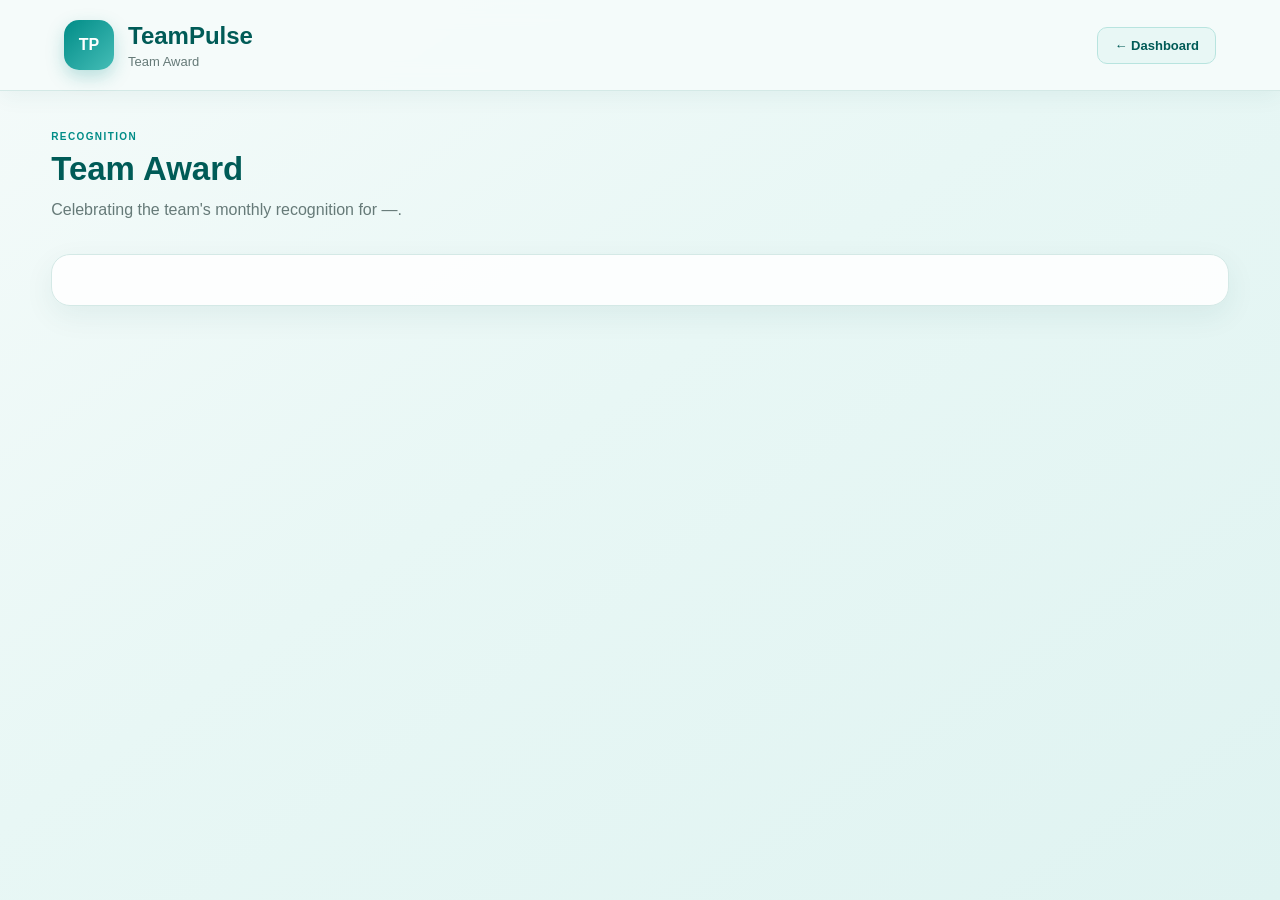
==== award.html @ 3f9221ab "Add award.html for team recognition page" ====
<!DOCTYPE html>

<html lang="en">

<head>

  <meta charset="UTF-8">

  <meta
    name="viewport"
    content="width=device-width, initial-scale=1.0"
  >

  <title>
    TeamPulse | Team Award
  </title>

  <link
    rel="stylesheet"
    href="style.css"
  >

</head>


<body>


<header class="app-header">

  <div class="brand">

    <div class="brand-icon">
      TP
    </div>

    <div>

      <h1>
        TeamPulse
      </h1>

      <p>
        Team Award
      </p>

    </div>

  </div>


  <a
    href="index.html"
    class="back-button"
  >
    ← Dashboard
  </a>

</header>


<main class="dashboard">


  <section class="welcome-section">

    <span class="eyebrow">
      RECOGNITION
    </span>

    <h2>
      Team Award
    </h2>

    <p>
      Celebrating the team's monthly
      recognition for
      <span id="reportMonth">—</span>.
    </p>

  </section>


  <section class="panel">

    <div
      id="teamAwardGrid"
      class="team-award-grid"
    ></div>

  </section>


</main>


<script src="data.js"></script>
<script src="award.js"></script>


</body>

</html>
---- style.css ----
:root {

  --teal-surface:
    #f5fbfa;

  --teal-soft:
    #e8f7f5;

  --teal-pale:
    #d7f1ee;

  --teal-light:
    #b8e4df;

  --teal-medium:
    #24a9a2;

  --teal:
    #008c87;

  --teal-deep:
    #005b57;

  --text-main:
    #263837;

  --text-soft:
    #667a78;

  --border:
    #d4e9e6;

  --white:
    #ffffff;

}

:root {
  --teal-surface: #f5fbfa;
  --teal-soft: #e8f7f5;
  --teal: #008c87;
  --teal-deep: #005b57;
}


/* ======================================
   PAGE TRANSITION
====================================== */

html {
  scroll-behavior: smooth;
}

body {
  animation: pageFade .35s ease;
}

@keyframes pageFade {
  from {
    opacity: 0;
    transform: translateY(8px);
  }

  to {
    opacity: 1;
    transform: translateY(0);
  }
}


/* ======================================
   GLOBAL
====================================== */

* {
  box-sizing: border-box;
}

body {
  margin: 0;
  font-family: Arial, Helvetica, sans-serif;
}

/* ======================================
   GLOBAL
====================================== */

* {
  box-sizing: border-box;
}


body {

  margin: 0;

  font-family:
    Arial,
    Helvetica,
    sans-serif;

  background:
    linear-gradient(
      145deg,
      #f5fbfa 0%,
      #e8f7f5 46%,
      #dff3f1 100%
    );

  background-attachment:
    fixed;

  color:
    var(--text-main);

}


/* ======================================
   HEADER
====================================== */

.app-header {

  background:
    rgba(
      245,
      251,
      250,
      0.94
    );

  backdrop-filter:
    blur(12px);

  border-bottom:
    1px solid
    var(--border);

  padding:
    20px 5%;

  display:
    flex;

  align-items:
    center;

  justify-content:
    space-between;

  position:
    sticky;

  top: 0;

  z-index: 20;

  box-shadow:
    0 5px 22px
    rgba(
      0,
      91,
      87,
      .06
    );

}


.brand {

  display:
    flex;

  align-items:
    center;

  gap:
    14px;

}


.brand-icon {

  width:
    50px;

  height:
    50px;

  border-radius:
    15px;

  display:
    flex;

  align-items:
    center;

  justify-content:
    center;

  background:
    linear-gradient(
      135deg,
      #008c87,
      #45bdb7
    );

  color:
    #ffffff;

  font-weight:
    800;

  box-shadow:
    0 7px 18px
    rgba(
      0,
      140,
      135,
      .25
    );

}


.brand h1 {

  margin:
    0;

  font-size:
    24px;

  color:
    var(--teal-deep);

}


.brand p {

  margin:
    4px 0 0;

  color:
    var(--text-soft);

  font-size:
    13px;

}


.header-actions {

  display:
    flex;

  align-items:
    center;

  gap:
    18px;

}


.month-display {

  text-align:
    right;

}


.month-display span {

  display:
    block;

  color:
    #6d8885;

  font-size:
    10px;

  letter-spacing:
    1.2px;

  font-weight:
    800;

}


.month-display strong {

  font-size:
    15px;

  color:
    var(--teal-deep);

}


.refresh-button {

  border:
    0;

  background:
    linear-gradient(
      135deg,
      var(--teal-deep),
      var(--teal)
    );

  color:
    #ffffff;

  padding:
    11px 18px;

  border-radius:
    10px;

  cursor:
    pointer;

  font-weight:
    700;

  box-shadow:
    0 5px 14px
    rgba(
      0,
      91,
      87,
      .18
    );

}


.refresh-button:hover {

  transform:
    translateY(-1px);

}


/* ======================================
   DASHBOARD
====================================== */

.dashboard {

  width:
    min(
      1180px,
      92%
    );

  margin:
    0 auto;

  padding:
    40px 0 75px;

}


/* ======================================
   WELCOME
====================================== */

.welcome-section {

  margin-bottom:
    31px;

}


.eyebrow {

  display:
    block;

  font-size:
    10px;

  font-weight:
    800;

  letter-spacing:
    1.4px;

  color:
    var(--teal);

  margin-bottom:
    8px;

}


.welcome-section h2 {

  margin:
    0;

  font-size:
    33px;

  color:
    var(--teal-deep);

}


.welcome-section p {

  color:
    var(--text-soft);

  margin-top:
    10px;

  line-height:
    1.55;

}


/* ======================================
   SUMMARY GRID
====================================== */

.summary-grid {

  display:
    grid;

  grid-template-columns:
    repeat(
      4,
      1fr
    );

  gap:
    18px;

  margin-bottom:
    25px;

}


.summary-card {

  background:
    rgba(
      255,
      255,
      255,
      .88
    );

  border:
    1px solid
    var(--border);

  border-radius:
    18px;

  padding:
    22px;

  display:
    flex;

  gap:
    16px;

  align-items:
    center;

  box-shadow:
    0 10px 28px
    rgba(
      0,
      91,
      87,
      .07
    );

  transition:
    transform .2s ease,
    box-shadow .2s ease;

}


.summary-card:hover {

  transform:
    translateY(-3px);

  box-shadow:
    0 14px 30px
    rgba(
      0,
      91,
      87,
      .11
    );

}


.card-icon {

  width:
    45px;

  height:
    45px;

  border-radius:
    13px;

  display:
    flex;

  align-items:
    center;

  justify-content:
    center;

  background:
    var(--teal-soft);

  font-size:
    22px;

}


.summary-card span {

  display:
    block;

  color:
    var(--text-soft);

  font-size:
    12px;

}


.summary-card strong {

  display:
    block;

  font-size:
    25px;

  margin:
    4px 0;

  color:
    var(--teal-deep);

}


.summary-card small {

  color:
    #718987;

}


/* ======================================
   PANELS
====================================== */

.panel {

  background:
    rgba(
      255,
      255,
      255,
      .88
    );

  border:
    1px solid
    var(--border);

  border-radius:
    19px;

  padding:
    25px;

  margin-bottom:
    23px;

  box-shadow:
    0 10px 30px
    rgba(
      0,
      91,
      87,
      .07
    );

}


.content-grid {

  display:
    grid;

  grid-template-columns:
    1fr 1fr;

  gap:
    22px;

}


.panel-header {

  display:
    flex;

  align-items:
    flex-start;

  justify-content:
    space-between;

  margin-bottom:
    22px;

}


.panel-header h3 {

  margin:
    0;

  font-size:
    19px;

  color:
    var(--teal-deep);

}


.panel-badge {

  background:
    var(--teal-soft);

  color:
    var(--teal);

  border:
    1px solid
    var(--teal-light);

  padding:
    7px 12px;

  border-radius:
    20px;

  font-size:
    11px;

  font-weight:
    700;

}


/* ======================================
   MONTHLY OUTPUT
====================================== */

.metric-list {

  display:
    flex;

  flex-direction:
    column;

}


.metric-row {

  display:
    flex;

  justify-content:
    space-between;

  padding:
    15px 0;

  border-bottom:
    1px solid
    #e3f0ee;

}


.metric-name {

  display:
    flex;

  align-items:
    center;

  gap:
    10px;

}


.metric-dot {

  width:
    10px;

  height:
    10px;

  border-radius:
    50%;

}


.metric-dot.article {

  background:
    #24a9a2;

}


.metric-dot.source {

  background:
    #005b57;

}


.metric-dot.metadata {

  background:
    #83d1cb;

}


.metric-row strong {

  color:
    var(--teal-deep);

}


.total-row {

  display:
    flex;

  justify-content:
    space-between;

  margin-top:
    18px;

  padding:
    17px;

  border-radius:
    12px;

  background:
    linear-gradient(
      135deg,
      #e8f7f5,
      #d9f1ee
    );

  color:
    var(--teal-deep);

}


/* ======================================
   HIGHLIGHTS
====================================== */

.highlight-card {

  display:
    flex;

  align-items:
    center;

  gap:
    15px;

  padding:
    18px;

  background:
    linear-gradient(
      135deg,
      #f5fbfa,
      #edf9f7
    );

  border:
    1px solid
    #d4e9e6;

  border-radius:
    14px;

  margin-bottom:
    13px;

}


.highlight-icon {

  width:
    45px;

  height:
    45px;

  display:
    flex;

  align-items:
    center;

  justify-content:
    center;

  background:
    white;

  border-radius:
    13px;

  font-size:
    24px;

}


.highlight-card span {

  display:
    block;

  color:
    var(--text-soft);

  font-size:
    12px;

}


.highlight-card strong {

  display:
    block;

  margin:
    4px 0;

  color:
    var(--teal-deep);

}


.highlight-card small {

  color:
    var(--teal);

  font-weight:
    700;

}


/* ======================================
   WEEKLY CHART
====================================== */

.weekly-chart {

  display:
    flex;

  align-items:
    end;

  justify-content:
    space-around;

  gap:
    22px;

  min-height:
    285px;

  padding:
    25px 20px 0;

}


.week-column {

  flex:
    1;

  text-align:
    center;

  max-width:
    180px;

}


.week-total {

  color:
    var(--teal-deep);

  font-size:
    13px;

  font-weight:
    800;

  margin-bottom:
    9px;

}


.bar-area {

  height:
    180px;

  display:
    flex;

  align-items:
    end;

  justify-content:
    center;

}


.week-bar {

  width:
    70%;

  min-height:
    8px;

  border-radius:
    10px 10px 2px 2px;

  background:
    linear-gradient(
      to top,
      #008c87,
      #58c4be
    );

  box-shadow:
    0 6px 13px
    rgba(
      0,
      140,
      135,
      .15
    );

}


.week-label {

  margin-top:
    12px;

  color:
    var(--text-soft);

  font-size:
    11px;

  line-height:
    1.45;

}


/* ======================================
   TABLE
====================================== */

.table-container {

  overflow-x:
    auto;

}


table {

  width:
    100%;

  border-collapse:
    collapse;

}


th {

  padding:
    14px;

  background:
    #e8f7f5;

  color:
    var(--teal-deep);

  font-size:
    11px;

  text-align:
    left;

}


td {

  padding:
    14px;

  border-bottom:
    1px solid
    #e2efed;

  font-size:
    13px;

}


tbody tr:hover {

  background:
    #f5fbfa;

}


.performance-pill {

  display:
    inline-block;

  padding:
    6px 11px;

  border-radius:
    15px;

  font-size:
    10px;

  font-weight:
    700;

}


.performance-outstanding {

  background:
    #e5f7f5;

  color:
    #007b76;

}


.performance-excellent {

  background:
    #e5f7f5;

  color:
    #007b76;

}


.performance-strong {

  background:
    #e5f7f5;

  color:
    #007b76;

}


.performance-developing {

  background:
    #e5f7f5;

  color:
    #007b76;

}


.performance-leave {

  background:
    #eee9eb;

  color:
    #746b6e;

}


/* ======================================
   INFORMATION CARDS
====================================== */

.cards-grid {

  display:
    grid;

  grid-template-columns:
    repeat(
      auto-fit,
      minmax(
        235px,
        1fr
      )
    );

  gap:
    17px;

}


.info-card {

  background:
    linear-gradient(
      145deg,
      #ffffff,
      #f5fbfa
    );

  border:
    1px solid
    #d7e9e7;

  border-radius:
    15px;

  padding:
    19px;

  box-shadow:
    0 5px 16px
    rgba(
      0,
      91,
      87,
      .04
    );

}


.info-card h4 {

  margin:
    0 0 9px;

  color:
    var(--teal-deep);

  font-size:
    15px;

}


.info-card .topic {

  font-size:
    11px;

  font-weight:
    800;

  color:
    var(--teal);

  margin-bottom:
    9px;

  letter-spacing:
    .3px;

}


.info-card p {

  margin:
    0;

  line-height:
    1.6;

  font-size:
    13px;

  color:
    var(--text-soft);

}


.info-card .meta {

  display:
    block;

  margin-top:
    14px;

  font-size:
    11px;

  color:
    var(--teal);

  font-weight:
    600;

}



/* ======================================
   OPERATIONAL / CROSS FUNCTIONAL
====================================== */

.cross-functional-card .cross-action {

  display:
    inline-block;

  margin-bottom:
    10px;

  padding:
    6px 10px;

  border-radius:
    14px;

  background:
    var(--teal-soft);

  border:
    1px solid var(--teal-light);

  color:
    var(--teal-deep);

  font-size:
    10px;

  font-weight:
    800;

  letter-spacing:
    .5px;

  text-transform:
    uppercase;

}


/* ======================================
   APPRECIATION
====================================== */

.appreciation-panel {

  background:
    linear-gradient(
      145deg,
      rgba(
        255,
        255,
        255,
        .95
      ),
      rgba(
        255,
        241,
        245,
        .92
      )
    );

}


/* ======================================
   TEAM AWARD
====================================== */

.team-award-panel {

  background:
    rgba(
      255,
      255,
      255,
      .88
    );

}


.team-award-grid {

  display:
    grid;

  gap:
    18px;

}


.award-card {

  display:
    flex;

  align-items:
    center;

  gap:
    25px;

  padding:
    28px;

  border-radius:
    19px;

  background:
    linear-gradient(
      135deg,
      #fffefe 0%,
      #eaf8f6 55%,
      #d4efec 100%
    );

  border:
    1px solid
    #b9ded9;

  box-shadow:
    0 10px 25px
    rgba(
      0,
      112,
      107,
      .12
    );

}


.award-photo {

  width:
    145px;

  height:
    145px;

  border-radius:
    18px;

  object-fit:
    cover;

  object-position:
    center;

  border:
    5px solid
    #ffffff;

  box-shadow:
    0 8px 20px
    rgba(
      0,
      91,
      87,
      .18
    );

}


.award-placeholder {

  width:
    145px;

  height:
    145px;

  border-radius:
    18px;

  display:
    flex;

  align-items:
    center;

  justify-content:
    center;

  background:
    #ffffff;

  font-size:
    50px;

  box-shadow:
    0 7px 18px
    rgba(
      0,
      91,
      87,
      .10
    );

}


.award-details h3 {

  margin:
    6px 0 9px;

  font-size:
    28px;

  color:
    var(--teal-deep);

}


.award-title {

  color:
    var(--teal);

  font-weight:
    800;

  font-size:
    11px;

  letter-spacing:
    1.3px;

}


.award-details p {

  color:
    var(--text-soft);

  line-height:
    1.5;

}


/* ======================================
   LOADING
====================================== */

.loading-screen {

  position:
    fixed;

  inset:
    0;

  background:
    rgba(
      245,
      251,
      250,
      .96
    );

  display:
    flex;

  flex-direction:
    column;

  align-items:
    center;

  justify-content:
    center;

  z-index:
    100;

}


.loader {

  width:
    45px;

  height:
    45px;

  border:
    4px solid
    #d7ece9;

  border-top-color:
    var(--teal);

  border-radius:
    50%;

  animation:
    spin .8s linear infinite;

}


@keyframes spin {

  to {

    transform:
      rotate(360deg);

  }

}


.loading-screen p {

  margin-top:
    15px;

  font-weight:
    700;

  color:
    var(--teal-deep);

}


/* ======================================
   RESPONSIVE
====================================== */

@media (
  max-width: 900px
) {

  .summary-grid {

    grid-template-columns:
      repeat(
        2,
        1fr
      );

  }


  .content-grid {

    grid-template-columns:
      1fr;

  }

}


@media (
  max-width: 600px
) {

  .app-header {

    flex-direction:
      column;

    align-items:
      flex-start;

    gap:
      15px;

  }


  .header-actions {

    width:
      100%;

    justify-content:
      space-between;

  }


  .month-display {

    text-align:
      left;

  }


  .summary-grid {

    grid-template-columns:
      1fr;

  }


  .weekly-chart {

    overflow-x:
      auto;

    justify-content:
      flex-start;

  }


  .week-column {

    min-width:
      125px;

  }


  .award-card {

    flex-direction:
      column;

    text-align:
      center;

  }

}
.back-button {

  text-decoration: none;

  color:
    var(--teal-deep);

  background:
    var(--teal-soft);

  border:
    1px solid
    var(--teal-light);

  padding:
    10px 16px;

  border-radius:
    10px;

  font-size:
    13px;

  font-weight:
    700;

  transition:
    all .2s ease;

}


.back-button:hover {

  background:
    var(--teal);

  color:
    white;

}

html {
  scroll-behavior: smooth;
}

@keyframes pageFade {
  from {
    opacity: 0;
    transform: translateY(8px);
  }

  to {
    opacity: 1;
    transform: translateY(0);
  }
}

/* ======================================
   LANDING PAGE
====================================== */

.explore-section {
  margin-top: 36px;
}


.section-heading {
  margin-bottom: 24px;
}


.section-heading h2 {
  margin: 0;
  font-size: 28px;
  color: var(--teal-deep);
}


.section-heading p {
  margin-top: 9px;
  color: var(--text-soft);
  line-height: 1.6;
}


.navigation-grid {
  display: grid;

  grid-template-columns:
    repeat(
      2,
      minmax(0, 1fr)
    );

  gap: 20px;
}


.navigation-card {
  text-decoration: none;

  color:
    inherit;

  display:
    flex;

  align-items:
    flex-start;

  gap:
    20px;

  padding:
    28px;

  border-radius:
    19px;

  background:
    rgba(
      255,
      255,
      255,
      .90
    );

  border:
    1px solid
    var(--border);

  box-shadow:
    0 10px 28px
    rgba(
      0,
      91,
      87,
      .07
    );

  transition:
    transform .2s ease,
    box-shadow .2s ease,
    border-color .2s ease;
}


.navigation-card:hover {
  transform:
    translateY(-5px);

  border-color:
    var(--teal-light);

  box-shadow:
    0 17px 38px
    rgba(
      0,
      91,
      87,
      .13
    );
}


.navigation-icon {
  width:
    58px;

  height:
    58px;

  flex:
    0 0 58px;

  display:
    flex;

  align-items:
    center;

  justify-content:
    center;

  border-radius:
    16px;

  background:
    var(--teal-soft);

  font-size:
    27px;
}


.navigation-label {
  display:
    block;

  font-size:
    10px;

  font-weight:
    800;

  letter-spacing:
    1.3px;

  color:
    var(--teal);

  margin-bottom:
    7px;
}


.navigation-card h3 {
  margin:
    0;

  color:
    var(--teal-deep);

  font-size:
    20px;
}


.navigation-card p {
  margin:
    9px 0 14px;

  color:
    var(--text-soft);

  line-height:
    1.55;

  font-size:
    13px;
}


.navigation-card strong {
  color:
    var(--teal);

  font-size:
    12px;
}


@media (
  max-width: 750px
) {

  .navigation-grid {
    grid-template-columns:
      1fr;
  }

}
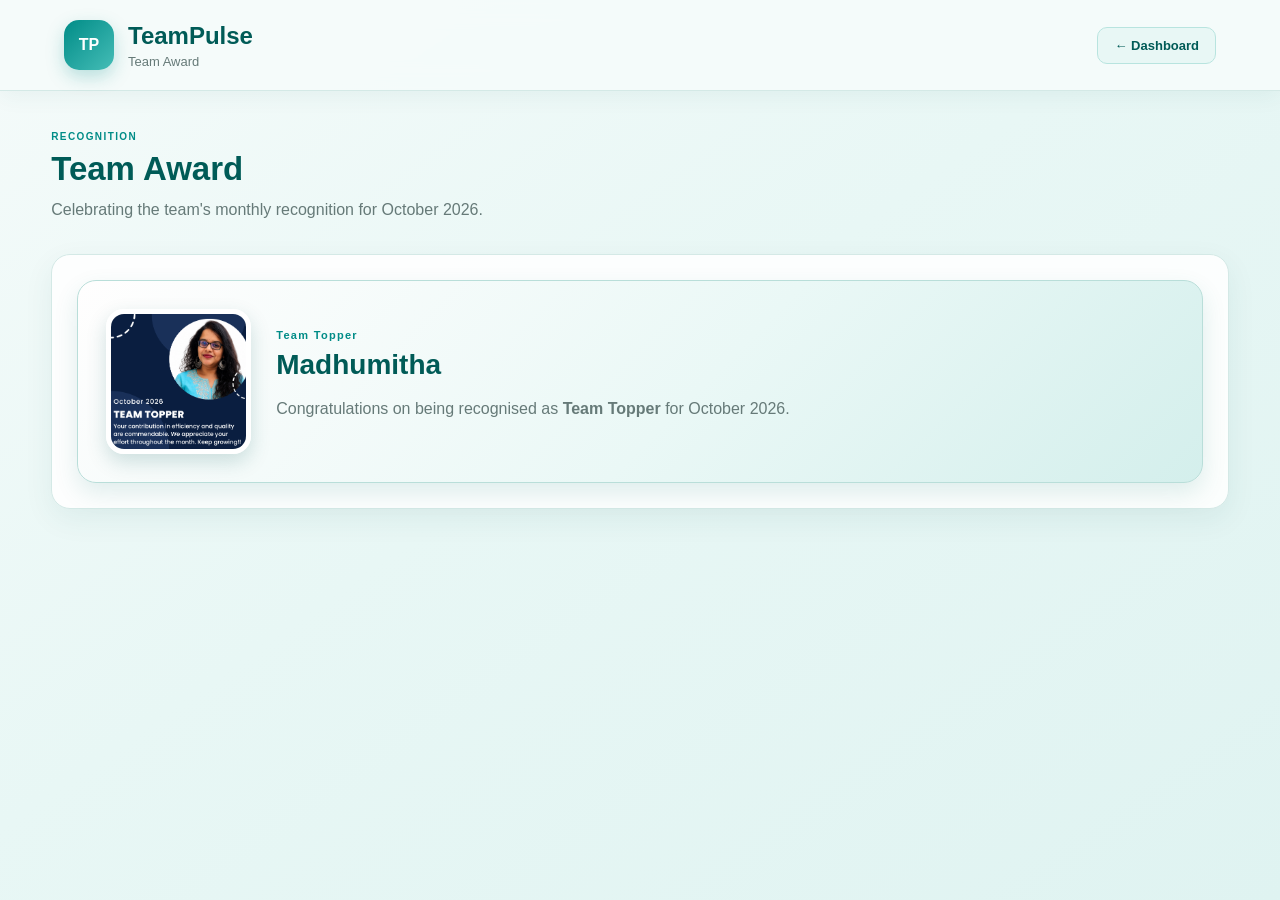
==== commit 077e1736: "Update data.js script source with versioning" ====
--- a/award.html
+++ b/award.html
@@ -94,7 +94,7 @@
 </main>
 
 
-<script src="data.js"></script>
+<script src="data.js?v=2"></script>
 <script src="award.js"></script>
 
 
--- a/style.css
+++ b/style.css
@@ -2028,3 +2028,108 @@
   }
 
 }
+/* ======================================
+   PRODUCTIVITY PAGE - COMPACT LAYOUT
+====================================== */
+
+/* Top Article Addition and Source Annotation cards */
+.content-grid .panel {
+  padding: 18px;
+}
+
+
+/* Smaller titles */
+.content-grid .panel-header {
+  margin-bottom: 10px;
+}
+
+
+.content-grid .panel-header h3 {
+  font-size: 16px;
+  line-height: 1.25;
+}
+
+
+.content-grid .panel-header .eyebrow {
+  font-size: 8px;
+  margin-bottom: 5px;
+}
+
+
+/* Compact value row */
+.content-grid .total-row {
+  margin-top: 7px;
+  padding: 11px 14px;
+}
+
+
+.content-grid .total-row span {
+  font-size: 14px;
+}
+
+
+.content-grid .total-row strong {
+  font-size: 16px;
+}
+
+
+/* ======================================
+   MONTHLY TOTAL - SMALL CENTER CARD
+====================================== */
+
+.monthly-total-panel {
+  width: 100%;
+  max-width: 620px;
+
+  margin:
+    8px auto 23px;
+
+  padding: 18px;
+}
+
+
+.monthly-total-panel .panel-header {
+  margin-bottom: 10px;
+}
+
+
+.monthly-total-panel .panel-header h3 {
+  font-size: 16px;
+  line-height: 1.25;
+}
+
+
+.monthly-total-panel .eyebrow {
+  font-size: 8px;
+  margin-bottom: 5px;
+}
+
+
+.monthly-total-panel .total-row {
+  margin-top: 7px;
+  padding: 11px 14px;
+}
+
+
+.monthly-total-panel .total-row span {
+  font-size: 14px;
+}
+
+
+.monthly-total-panel .total-row strong {
+  font-size: 17px;
+}
+
+
+/* ======================================
+   MOBILE
+====================================== */
+
+@media (max-width: 750px) {
+
+  .monthly-total-panel {
+    max-width: 100%;
+  }
+
+}
+
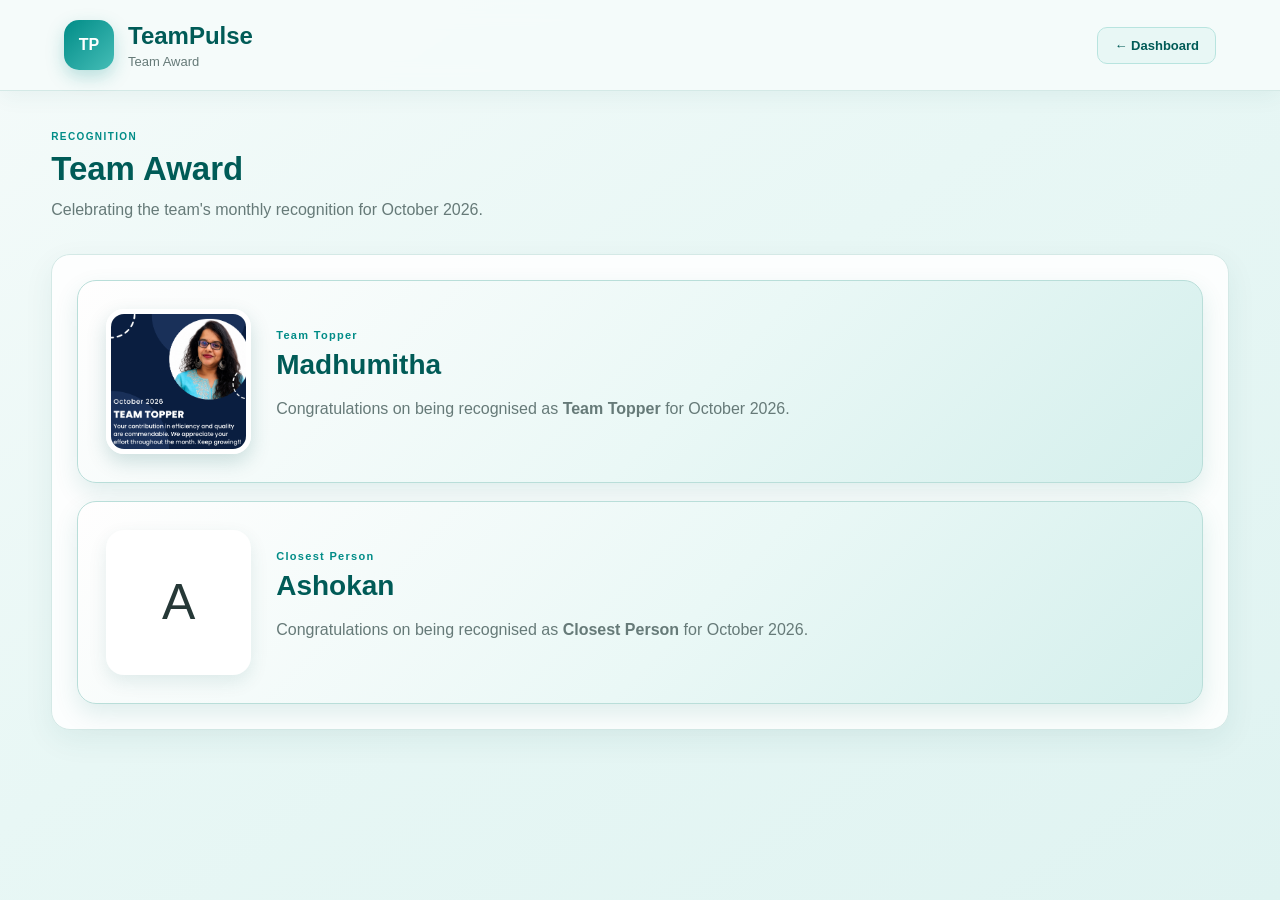
==== commit a9b85e25: "Update script version in award.html" ====
--- a/award.html
+++ b/award.html
@@ -94,7 +94,7 @@
 </main>
 
 
-<script src="data.js?v=2"></script>
+<script src="data.js?v=3"></script>
 <script src="award.js"></script>
 
 
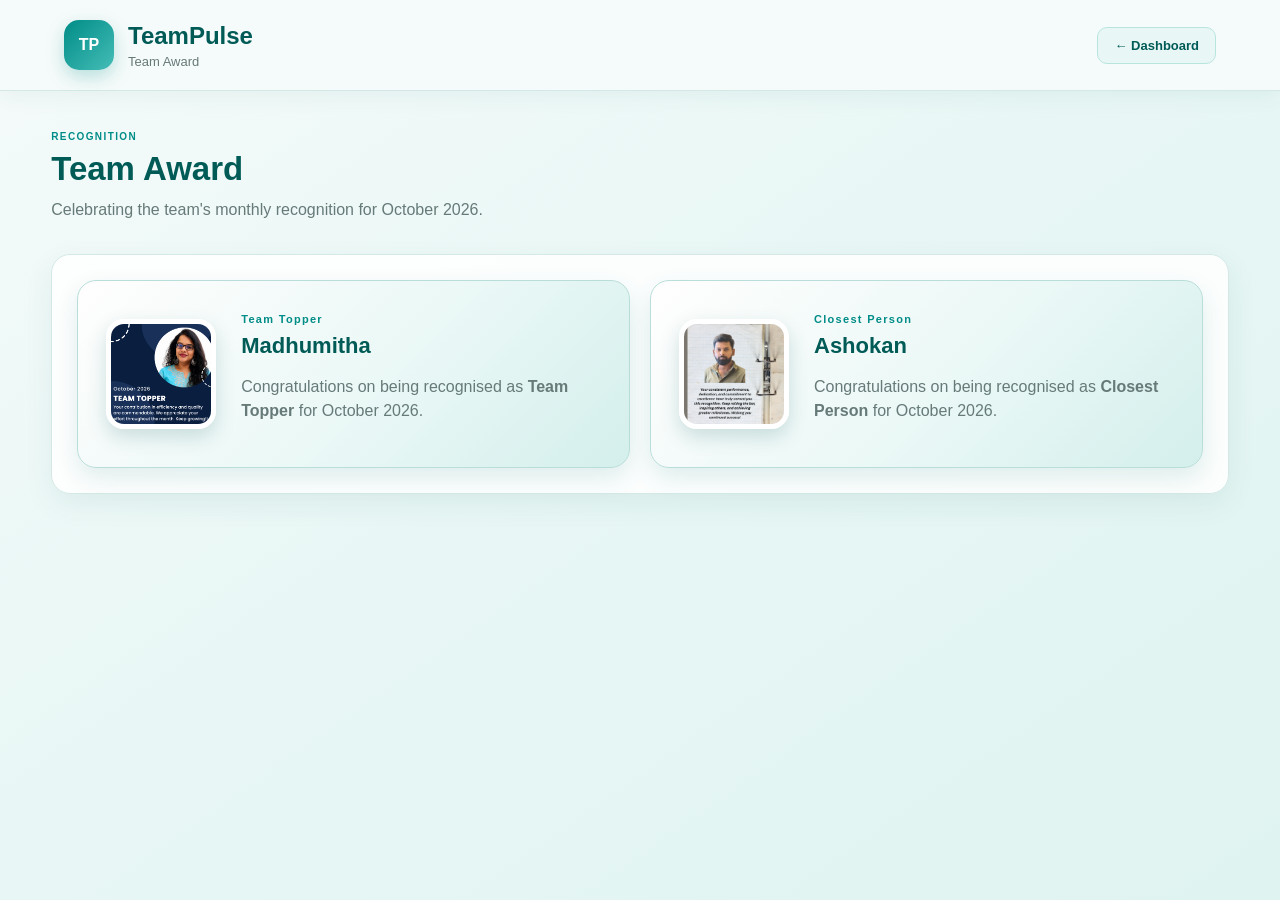
==== commit 96e62627: "Update script version in award.html" ====
--- a/award.html
+++ b/award.html
@@ -94,7 +94,7 @@
 </main>
 
 
-<script src="data.js?v=3"></script>
+<script src="data.js?v=4"></script>
 <script src="award.js"></script>
 
 
--- a/style.css
+++ b/style.css
@@ -2133,3 +2133,86 @@
 
 }
 
+/* ======================================
+   MULTIPLE TEAM AWARDS
+====================================== */
+
+.team-award-grid {
+
+  display:
+    grid;
+
+  grid-template-columns:
+    repeat(
+      2,
+      minmax(
+        0,
+        1fr
+      )
+    );
+
+  gap:
+    20px;
+
+}
+
+
+.team-award-grid .award-card {
+
+  align-items:
+    center;
+
+  min-width:
+    0;
+
+}
+
+
+.team-award-grid .award-photo {
+
+  width:
+    110px;
+
+  height:
+    110px;
+
+  flex:
+    0 0 110px;
+
+}
+
+
+.team-award-grid .award-placeholder {
+
+  width:
+    110px;
+
+  height:
+    110px;
+
+  flex:
+    0 0 110px;
+
+}
+
+
+.team-award-grid .award-details h3 {
+
+  font-size:
+    22px;
+
+}
+
+
+@media (
+  max-width: 850px
+) {
+
+  .team-award-grid {
+
+    grid-template-columns:
+      1fr;
+
+  }
+
+}
